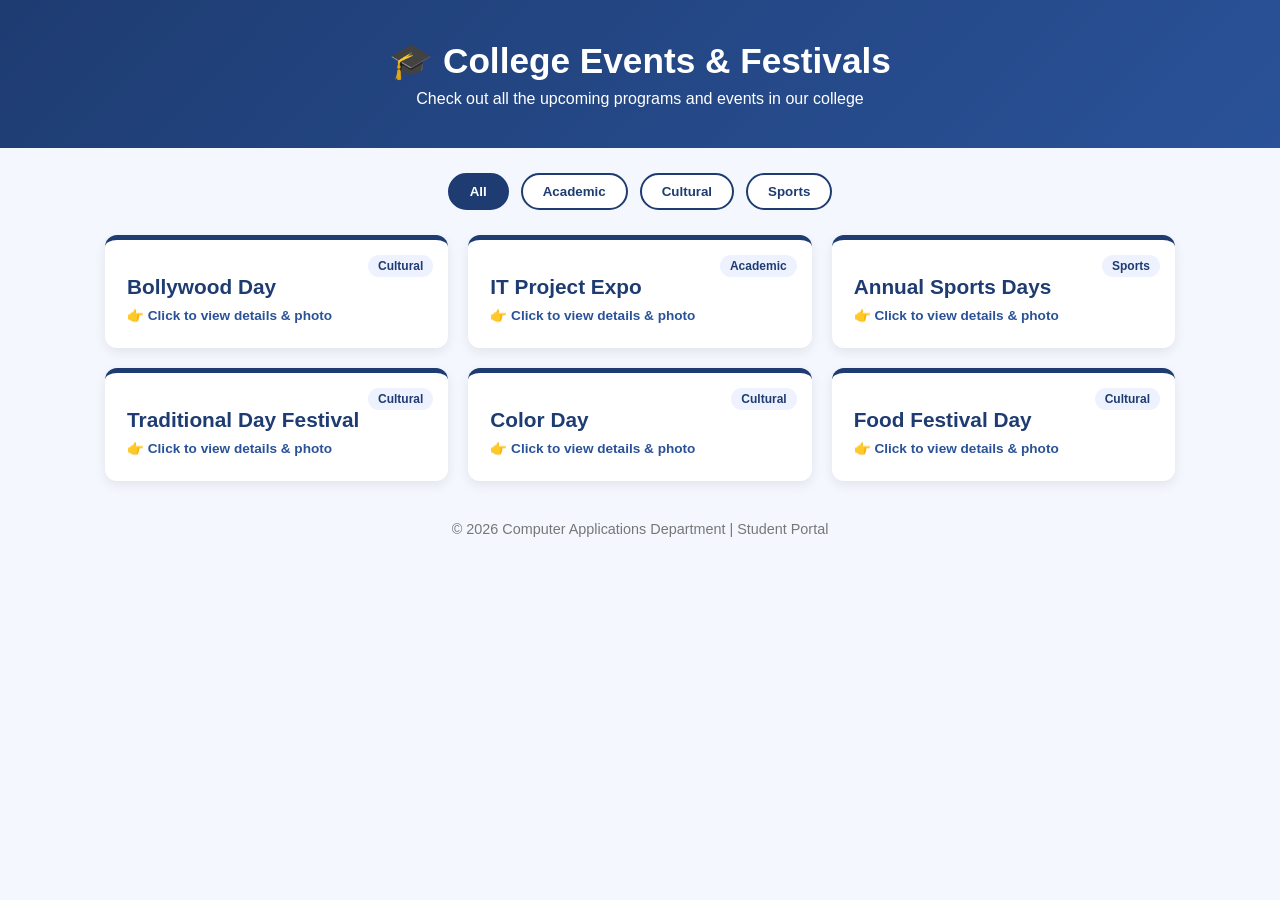
==== index.html @ 9f6abb20 "Replace image for Traditional Day Festival" ====
<!DOCTYPE html>
<html lang="en">
<head>
    <meta charset="UTF-8">
    <meta name="viewport" content="width=device-width, initial-scale=1.0">
    <title>College Events & Festivals</title>
    <link rel="stylesheet" href="style.css">
    <style>
        .multi-img-container {
            display: flex;
            gap: 10px;
            justify-content: center;
            align-items: center;
            flex-wrap: wrap;
            margin-bottom: 15px;
        }
        .multi-img-container img {
            width: 48%;
            max-width: 300px;
            height: auto;
            border-radius: 8px;
            object-fit: cover;
        }
        @media (max-width: 600px) {
            .multi-img-container img {
                width: 100%;
            }
        }
    </style>
</head>
<body>

    <!-- Header Section -->
    <header>
        <h1>🎓 College Events & Festivals</h1>
        <p>Check out all the upcoming programs and events in our college</p>
    </header>

    <!-- 📄 Page 1: Main Events List Page -->
    <div id="events-list-page">

        <!-- Filter Buttons -->
        <div class="filter-container">
            <button class="filter-btn active" onclick="filterEvents('all', event)">All</button>
            <button class="filter-btn" onclick="filterEvents('academic', event)">Academic</button>
            <button class="filter-btn" onclick="filterEvents('cultural', event)">Cultural</button>
            <button class="filter-btn" onclick="filterEvents('sports', event)">Sports</button>
        </div>

        <!-- Events Grid -->
        <main class="events-grid">
            
            <!-- 1. Bollywood Day -->
            <div class="card cultural" onclick="openDetailPage('bollywood')">
                <span class="badge">Cultural</span>
                <h3>Bollywood Day</h3>
                <p class="tap-hint">👉 Click to view details & photo</p>
            </div>

            <!-- 2. AI Project Expo -->
            <div class="card academic" onclick="openDetailPage('expo')">
                <span class="badge">Academic</span>
                <h3>IT Project Expo</h3>
                <p class="tap-hint">👉 Click to view details & photo</p>
            </div>

            <!-- 3. Annual Sports Days -->
            <div class="card sports" onclick="openDetailPage('sports')">
                <span class="badge">Sports</span>
                <h3>Annual Sports Days</h3>
                <p class="tap-hint">👉 Click to view details & photo</p>
            </div>

            <!-- 4. Traditional Day Festival -->
            <div class="card cultural" onclick="openDetailPage('traditional')">
                <span class="badge">Cultural</span>
                <h3>Traditional Day Festival</h3>
                <p class="tap-hint">👉 Click to view details & photo</p>
            </div>

            <!-- 5. Color Day -->
            <div class="card cultural" onclick="openDetailPage('colorday')">
                <span class="badge">Cultural</span>
                <h3>Color Day</h3>
                <p class="tap-hint">👉 Click to view details & photo</p>
            </div>

            <!-- 6. Food Festival -->
            <div class="card cultural" onclick="openDetailPage('foodfestival')">
                <span class="badge">Cultural</span>
                <h3>Food Festival Day</h3>
                <p class="tap-hint">👉 Click to view details & photo</p>
            </div>

        </main>
    </div>


    <!-- 📄 Page 2: Event Detail View -->
    <div id="event-detail-page" class="hidden-page">
        <div class="detail-container">
            <button class="back-btn" onclick="showListPage()">← Back to Events List</button>

            <!-- 1. Bollywood Day Detail -->
            <div id="detail-bollywood" class="detail-content">
                <h2>Bollywood Day</h2>
                <img src="IMG-20260907-WA0028.jpg" alt="Bollywood Day" class="detail-img">
                <div class="info-box">
                    <p><strong>Category:</strong> Cultural</p>
                    <p><strong>Date:</strong> Coming Soon</p>
                    <p class="desc">Students dressed up as iconic Bollywood characters from movies like 3 Idiots, classic retro films, and modern blockbusters. Everyone showcased unique costumes, participated in a Bollywood ramp walk, and recreated iconic dialogue deliveries and group dance performances.</p>
                </div>
            </div>

            <!-- 2. AI Project Expo Detail -->
            <div id="detail-expo" class="detail-content">
                <h2>IT Project Expo</h2>
                <img src="IMG-20260922-WA0189.jpg" alt="IT Project Expo" class="detail-img">>
                <div class="info-box">
                    <p><strong>Category:</strong> Academic</p>
                    <p><strong>Date:</strong> Coming Soon</p>
                    <p class="desc">Students showcased innovative IT and Computer Application projects, including interactive web developments (HTML/CSS/JS), robotics automation, smart hardware models, and software utility applications built during the semester.</p>
                </div>
            </div>

            <!-- 3. Sports Day Detail -->
            <div id="detail-sports" class="detail-content">
                <h2>Annual Sports Days</h2>
                <img src="IMG-20260907-WA0043.jpg" alt="Annual Sports Days" class="detail-img">
                <div class="info-box">
                    <p><strong>Category:</strong> Sports</p>
                    <p><strong>Date:</strong> Coming Soon</p>
                    <p class="desc">An action-packed sports festival featuring energetic inter-class competitions such as tug of war, 100m sprint races, badminton, chess, and traditional games like sui-dhaaga tournaments.</p>
                </div>
            </div>

            <!-- 4. Traditional Day Detail -->
            <div id="detail-traditional" class="detail-content">
                <h2>Traditional Day Festival</h2>
                <img src="IMG-20260213-WA0033.jpg" alt="Traditional Day Festival" class="detail-img">
                <div class="info-box">
                    <p><strong>Category:</strong> Cultural</p>
                    <p><strong>Date:</strong> Coming Soon</p>
                    <p class="desc">A celebration of cultural diversity where students wore vibrant ethnic attire, sarees, kurtas, and traditional regional outfits. The event featured folk dance performances, traditional music shows, and various cultural stalls.</p>
                </div>
            </div>

            <!-- 5. Color Day Detail -->
            <div id="detail-colorday" class="detail-content">
                <h2>Color Day</h2>
                <img src="IMG-20260213-WA0012.jpg" alt="Color Day" class="detail-img">
                <div class="info-box">
                    <p><strong>Category:</strong> Cultural</p>
                    <p><strong>Date:</strong> Coming Soon</p>
                    <p class="desc">Everyone attended the event wearing stylish black shirts and grey pants in party wear themes. All the students and faculty looked incredibly stylish and well-dressed, creating a classy theme and vibrant atmosphere across the campus.</p>
                </div>
            </div>

            <!-- 6. Food Festival Detail -->
            <div id="detail-foodfestival" class="detail-content">
                <h2>Food Festival Day</h2>
                <div class="multi-img-container">
                    <img src="IMG-20260211-WA0001.jpg" alt="Food Stall Photo 1">
                    <img src="IMG-20260210-WA0006.jpg" alt="Food Stall Photo 2">
                </div>
                <div class="info-box">
                    <p><strong>Category:</strong> Cultural</p>
                    <p><strong>Date:</strong> Coming Soon</p>
                    <p class="desc">Students set up various delicious food stalls including Pani Puri, Cold Coffee, snacks, and refreshing drinks. It was a hugely successful food fair where everyone enjoyed tasting different dishes and hanging out with friends.</p>
                </div>
            </div>

        </div>
    </div>

    <!-- Footer Section -->
    <footer>
        <p>&copy; 2026 Computer Applications Department | Student Portal</p>
    </footer>

    <script src="script.js"></script>
</body>
</html>
---- style.css ----
* {
    margin: 0;
    padding: 0;
    box-sizing: border-box;
    font-family: 'Segoe UI', Tahoma, Geneva, Verdana, sans-serif;
}

body {
    background-color: #f4f7fe;
    color: #333;
    padding-bottom: 40px;
}

/* Header Styling */
header {
    background: linear-gradient(135deg, #1e3c72, #2a5298);
    color: white;
    text-align: center;
    padding: 2.5rem 1rem;
}

header h1 {
    font-size: 2.2rem;
    margin-bottom: 8px;
}

/* Filter Controls */
.filter-container {
    display: flex;
    justify-content: center;
    gap: 12px;
    margin: 25px 10px;
    flex-wrap: wrap;
}

.filter-btn {
    padding: 9px 20px;
    border: 2px solid #1e3c72;
    background: white;
    color: #1e3c72;
    border-radius: 20px;
    font-weight: 600;
    cursor: pointer;
    transition: all 0.3s ease;
}

.filter-btn:hover, .filter-btn.active {
    background: #1e3c72;
    color: white;
}

/* Layout Grid */
.events-grid {
    display: grid;
    grid-template-columns: repeat(auto-fit, minmax(280px, 1fr));
    gap: 20px;
    max-width: 1100px;
    margin: 0 auto;
    padding: 0 15px;
}

/* Cards */
.card {
    background: white;
    border-radius: 12px;
    padding: 25px 22px;
    box-shadow: 0 4px 12px rgba(0,0,0,0.08);
    position: relative;
    border-top: 5px solid #1e3c72;
    transition: transform 0.2s ease-in-out;
    cursor: pointer;
}

.card:hover {
    transform: translateY(-5px);
}

.card h3 {
    color: #1e3c72;
    margin-top: 10px;
    font-size: 1.3rem;
}

.tap-hint {
    font-size: 0.85rem;
    color: #2a5298;
    margin-top: 8px;
    font-weight: 600;
}

.badge {
    position: absolute;
    top: 15px;
    right: 15px;
    background: #eef2ff;
    color: #1e3c72;
    padding: 4px 10px;
    font-size: 0.75rem;
    font-weight: 700;
    border-radius: 12px;
}

/* 📄 Navigation & Detail Page Styling */
.hidden-page {
    display: none;
}

.detail-container {
    max-width: 800px;
    margin: 30px auto;
    padding: 20px;
    background: white;
    border-radius: 12px;
    box-shadow: 0 4px 20px rgba(0,0,0,0.1);
}

.back-btn {
    background-color: #1e3c72;
    color: white;
    border: none;
    padding: 10px 18px;
    border-radius: 6px;
    cursor: pointer;
    font-weight: 600;
    margin-bottom: 20px;
    transition: background 0.2s ease;
}

.back-btn:hover {
    background-color: #2a5298;
}

.detail-content {
    display: none;
}

.detail-content.active {
    display: block;
}

.detail-content h2 {
    color: #1e3c72;
    margin-bottom: 15px;
    font-size: 1.8rem;
}

/* 📸 Image Styling */
.detail-img {
    width: 100%;
    max-height: 400px;
    object-fit: cover;
    border-radius: 8px;
    display: block;
    margin-bottom: 20px;
}

.info-box {
    line-height: 1.7;
    font-size: 1rem;
    color: #444;
}

.info-box p {
    margin-bottom: 8px;
}

.info-box .desc {
    margin-top: 15px;
    font-size: 1.05rem;
}

/* Footer */
footer {
    text-align: center;
    margin-top: 40px;
    color: #777;
    font-size: 0.9rem;
}
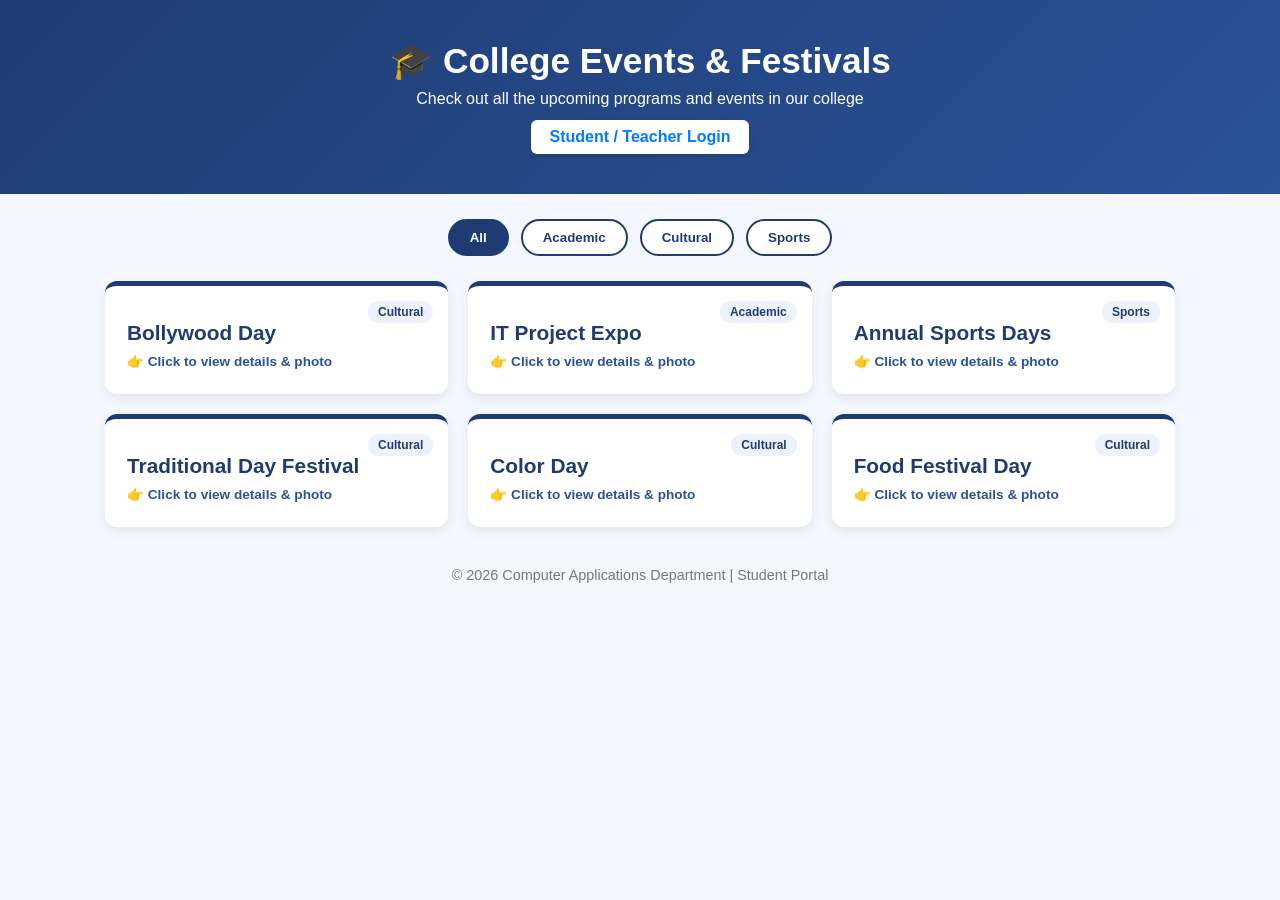
==== commit 0107148f: "Add login button to header section" ====
--- a/index.html
+++ b/index.html
@@ -34,6 +34,9 @@
     <header>
         <h1>🎓 College Events & Festivals</h1>
         <p>Check out all the upcoming programs and events in our college</p>
+
+        <!-- Login Button Added Here -->
+        <a href="login.html" style="display:inline-block; margin-top:12px; padding:8px 18px; background-color:#ffffff; color:#007bff; text-decoration:none; border-radius:6px; font-weight:bold; box-shadow: 0 2px 5px rgba(0,0,0,0.15);">Student / Teacher Login</a>
     </header>
 
     <!-- 📄 Page 1: Main Events List Page -->
@@ -115,7 +118,9 @@
             <!-- 2. AI Project Expo Detail -->
             <div id="detail-expo" class="detail-content">
                 <h2>IT Project Expo</h2>
-                <img src="IMG-20260922-WA0189.jpg" alt="IT Project Expo" class="detail-img">>
+                <img src="IMG-20260922-WA0189.jpg" class="detail-img" alt="IT Project Expo Photo 1">
+                <img src="Image-37927.jpg" class="detail-img" alt="IT Project Expo Photo 2">
+    
                 <div class="info-box">
                     <p><strong>Category:</strong> Academic</p>
                     <p><strong>Date:</strong> Coming Soon</p>
--- a/style.css
+++ b/style.css
@@ -143,15 +143,20 @@
     margin-bottom: 15px;
     font-size: 1.8rem;
 }
-
 /* 📸 Image Styling */
+.detail-img-container {
+    display: grid;
+    grid-template-columns: repeat(auto-fit, minmax(200px, 1fr));
+    gap: 15px;
+    margin-bottom: 20px;
+}
+
 .detail-img {
     width: 100%;
-    max-height: 400px;
+    height: 180px;
     object-fit: cover;
     border-radius: 8px;
     display: block;
-    margin-bottom: 20px;
 }
 
 .info-box {
@@ -176,3 +181,83 @@
     color: #777;
     font-size: 0.9rem;
 }
+
+/* Login Page Design */
+.login-body {
+    background-color: #f4f7fe;
+    display: flex;
+    justify-content: center;
+    align-items: center;
+    min-height: 100vh;
+    margin: 0;
+    font-family: Arial, sans-serif;
+}
+
+.login-container {
+    background: #ffffff;
+    padding: 30px;
+    border-radius: 12px;
+    box-shadow: 0 4px 15px rgba(0, 0, 0, 0.1);
+    width: 100%;
+    max-width: 380px;
+    text-align: center;
+}
+
+.login-container h2 {
+    margin-bottom: 8px;
+    color: #333;
+}
+
+.login-container p {
+    color: #666;
+    font-size: 14px;
+    margin-bottom: 20px;
+}
+
+.input-group {
+    text-align: left;
+    margin-bottom: 15px;
+}
+
+.input-group label {
+    display: block;
+    font-size: 14px;
+    margin-bottom: 5px;
+    color: #444;
+}
+
+.input-group input {
+    width: 100%;
+    padding: 10px;
+    border: 1px solid #ccc;
+    border-radius: 6px;
+    font-size: 14px;
+    box-sizing: border-box;
+}
+
+.login-btn {
+    width: 100%;
+    padding: 12px;
+    background-color: #007bff;
+    color: white;
+    border: none;
+    border-radius: 6px;
+    font-size: 16px;
+    cursor: pointer;
+    font-weight: bold;
+    margin-top: 10px;
+}
+
+.login-btn:hover {
+    background-color: #0056b3;
+}
+
+.back-link {
+    margin-top: 15px;
+}
+
+.back-link a {
+    color: #007bff;
+    text-decoration: none;
+    font-size: 14px;
+}
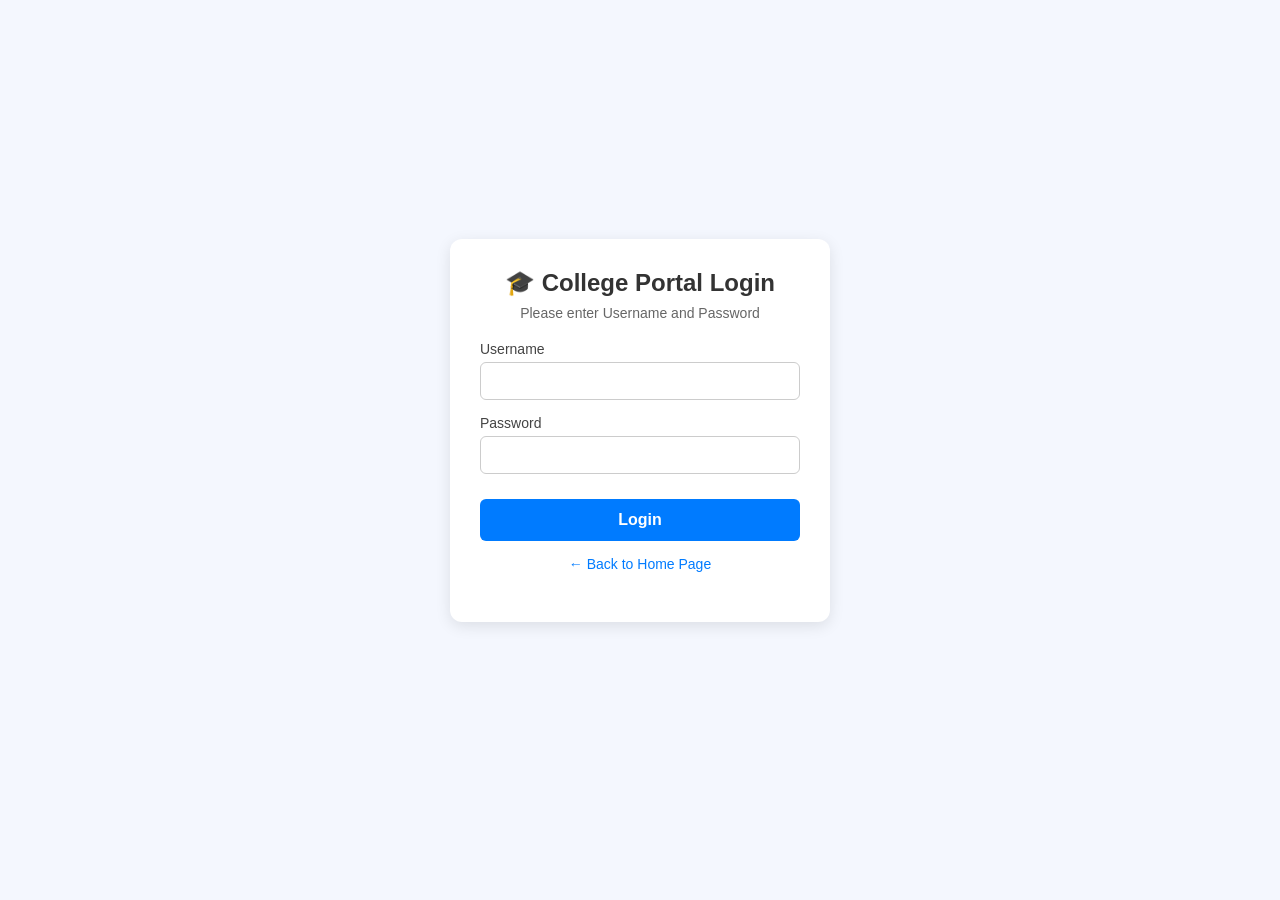
==== commit 2b3b62a7: "Update and rename login.html to index.html" ====
--- a/index.html
+++ b/index.html
@@ -3,185 +3,31 @@
 <head>
     <meta charset="UTF-8">
     <meta name="viewport" content="width=device-width, initial-scale=1.0">
-    <title>College Events & Festivals</title>
+    <title>College Portal Login</title>
     <link rel="stylesheet" href="style.css">
-    <style>
-        .multi-img-container {
-            display: flex;
-            gap: 10px;
-            justify-content: center;
-            align-items: center;
-            flex-wrap: wrap;
-            margin-bottom: 15px;
-        }
-        .multi-img-container img {
-            width: 48%;
-            max-width: 300px;
-            height: auto;
-            border-radius: 8px;
-            object-fit: cover;
-        }
-        @media (max-width: 600px) {
-            .multi-img-container img {
-                width: 100%;
-            }
-        }
-    </style>
 </head>
-<body>
+<body class="login-body">
 
-    <!-- Header Section -->
-    <header>
-        <h1>🎓 College Events & Festivals</h1>
-        <p>Check out all the upcoming programs and events in our college</p>
+    <div class="login-container">
+        <h2>🎓 College Portal Login</h2>
+        <p>Please enter Username and Password</p>
 
-        <!-- Login Button Added Here -->
-        <a href="login.html" style="display:inline-block; margin-top:12px; padding:8px 18px; background-color:#ffffff; color:#007bff; text-decoration:none; border-radius:6px; font-weight:bold; box-shadow: 0 2px 5px rgba(0,0,0,0.15);">Student / Teacher Login</a>
-    </header>
-
-    <!-- 📄 Page 1: Main Events List Page -->
-    <div id="events-list-page">
-
-        <!-- Filter Buttons -->
-        <div class="filter-container">
-            <button class="filter-btn active" onclick="filterEvents('all', event)">All</button>
-            <button class="filter-btn" onclick="filterEvents('academic', event)">Academic</button>
-            <button class="filter-btn" onclick="filterEvents('cultural', event)">Cultural</button>
-            <button class="filter-btn" onclick="filterEvents('sports', event)">Sports</button>
-        </div>
-
-        <!-- Events Grid -->
-        <main class="events-grid">
-            
-            <!-- 1. Bollywood Day -->
-            <div class="card cultural" onclick="openDetailPage('bollywood')">
-                <span class="badge">Cultural</span>
-                <h3>Bollywood Day</h3>
-                <p class="tap-hint">👉 Click to view details & photo</p>
+        <form id="login-form" onsubmit="handleLogin(event)">
+            <div class="input-group">
+                <label for="username">Username</label>
+                <input type="text" id="username" required autocomplete="off">
             </div>
 
-            <!-- 2. AI Project Expo -->
-            <div class="card academic" onclick="openDetailPage('expo')">
-                <span class="badge">Academic</span>
-                <h3>IT Project Expo</h3>
-                <p class="tap-hint">👉 Click to view details & photo</p>
+            <div class="input-group">
+                <label for="password">Password</label>
+                <input type="password" id="password" required>
             </div>
 
-            <!-- 3. Annual Sports Days -->
-            <div class="card sports" onclick="openDetailPage('sports')">
-                <span class="badge">Sports</span>
-                <h3>Annual Sports Days</h3>
-                <p class="tap-hint">👉 Click to view details & photo</p>
-            </div>
+            <button type="submit" class="login-btn">Login</button>
+        </form>
 
-            <!-- 4. Traditional Day Festival -->
-            <div class="card cultural" onclick="openDetailPage('traditional')">
-                <span class="badge">Cultural</span>
-                <h3>Traditional Day Festival</h3>
-                <p class="tap-hint">👉 Click to view details & photo</p>
-            </div>
-
-            <!-- 5. Color Day -->
-            <div class="card cultural" onclick="openDetailPage('colorday')">
-                <span class="badge">Cultural</span>
-                <h3>Color Day</h3>
-                <p class="tap-hint">👉 Click to view details & photo</p>
-            </div>
-
-            <!-- 6. Food Festival -->
-            <div class="card cultural" onclick="openDetailPage('foodfestival')">
-                <span class="badge">Cultural</span>
-                <h3>Food Festival Day</h3>
-                <p class="tap-hint">👉 Click to view details & photo</p>
-            </div>
-
-        </main>
+        <p class="back-link"><a href="events.html">← Back to Home Page</a></p>
     </div>
-
-
-    <!-- 📄 Page 2: Event Detail View -->
-    <div id="event-detail-page" class="hidden-page">
-        <div class="detail-container">
-            <button class="back-btn" onclick="showListPage()">← Back to Events List</button>
-
-            <!-- 1. Bollywood Day Detail -->
-            <div id="detail-bollywood" class="detail-content">
-                <h2>Bollywood Day</h2>
-                <img src="IMG-20260907-WA0028.jpg" alt="Bollywood Day" class="detail-img">
-                <div class="info-box">
-                    <p><strong>Category:</strong> Cultural</p>
-                    <p><strong>Date:</strong> Coming Soon</p>
-                    <p class="desc">Students dressed up as iconic Bollywood characters from movies like 3 Idiots, classic retro films, and modern blockbusters. Everyone showcased unique costumes, participated in a Bollywood ramp walk, and recreated iconic dialogue deliveries and group dance performances.</p>
-                </div>
-            </div>
-
-            <!-- 2. AI Project Expo Detail -->
-            <div id="detail-expo" class="detail-content">
-                <h2>IT Project Expo</h2>
-                <img src="IMG-20260922-WA0189.jpg" class="detail-img" alt="IT Project Expo Photo 1">
-                <img src="Image-37927.jpg" class="detail-img" alt="IT Project Expo Photo 2">
-    
-                <div class="info-box">
-                    <p><strong>Category:</strong> Academic</p>
-                    <p><strong>Date:</strong> Coming Soon</p>
-                    <p class="desc">Students showcased innovative IT and Computer Application projects, including interactive web developments (HTML/CSS/JS), robotics automation, smart hardware models, and software utility applications built during the semester.</p>
-                </div>
-            </div>
-
-            <!-- 3. Sports Day Detail -->
-            <div id="detail-sports" class="detail-content">
-                <h2>Annual Sports Days</h2>
-                <img src="IMG-20260907-WA0043.jpg" alt="Annual Sports Days" class="detail-img">
-                <div class="info-box">
-                    <p><strong>Category:</strong> Sports</p>
-                    <p><strong>Date:</strong> Coming Soon</p>
-                    <p class="desc">An action-packed sports festival featuring energetic inter-class competitions such as tug of war, 100m sprint races, badminton, chess, and traditional games like sui-dhaaga tournaments.</p>
-                </div>
-            </div>
-
-            <!-- 4. Traditional Day Detail -->
-            <div id="detail-traditional" class="detail-content">
-                <h2>Traditional Day Festival</h2>
-                <img src="IMG-20260213-WA0033.jpg" alt="Traditional Day Festival" class="detail-img">
-                <div class="info-box">
-                    <p><strong>Category:</strong> Cultural</p>
-                    <p><strong>Date:</strong> Coming Soon</p>
-                    <p class="desc">A celebration of cultural diversity where students wore vibrant ethnic attire, sarees, kurtas, and traditional regional outfits. The event featured folk dance performances, traditional music shows, and various cultural stalls.</p>
-                </div>
-            </div>
-
-            <!-- 5. Color Day Detail -->
-            <div id="detail-colorday" class="detail-content">
-                <h2>Color Day</h2>
-                <img src="IMG-20260213-WA0012.jpg" alt="Color Day" class="detail-img">
-                <div class="info-box">
-                    <p><strong>Category:</strong> Cultural</p>
-                    <p><strong>Date:</strong> Coming Soon</p>
-                    <p class="desc">Everyone attended the event wearing stylish black shirts and grey pants in party wear themes. All the students and faculty looked incredibly stylish and well-dressed, creating a classy theme and vibrant atmosphere across the campus.</p>
-                </div>
-            </div>
-
-            <!-- 6. Food Festival Detail -->
-            <div id="detail-foodfestival" class="detail-content">
-                <h2>Food Festival Day</h2>
-                <div class="multi-img-container">
-                    <img src="IMG-20260211-WA0001.jpg" alt="Food Stall Photo 1">
-                    <img src="IMG-20260210-WA0006.jpg" alt="Food Stall Photo 2">
-                </div>
-                <div class="info-box">
-                    <p><strong>Category:</strong> Cultural</p>
-                    <p><strong>Date:</strong> Coming Soon</p>
-                    <p class="desc">Students set up various delicious food stalls including Pani Puri, Cold Coffee, snacks, and refreshing drinks. It was a hugely successful food fair where everyone enjoyed tasting different dishes and hanging out with friends.</p>
-                </div>
-            </div>
-
-        </div>
-    </div>
-
-    <!-- Footer Section -->
-    <footer>
-        <p>&copy; 2026 Computer Applications Department | Student Portal</p>
-    </footer>
 
     <script src="script.js"></script>
 </body>
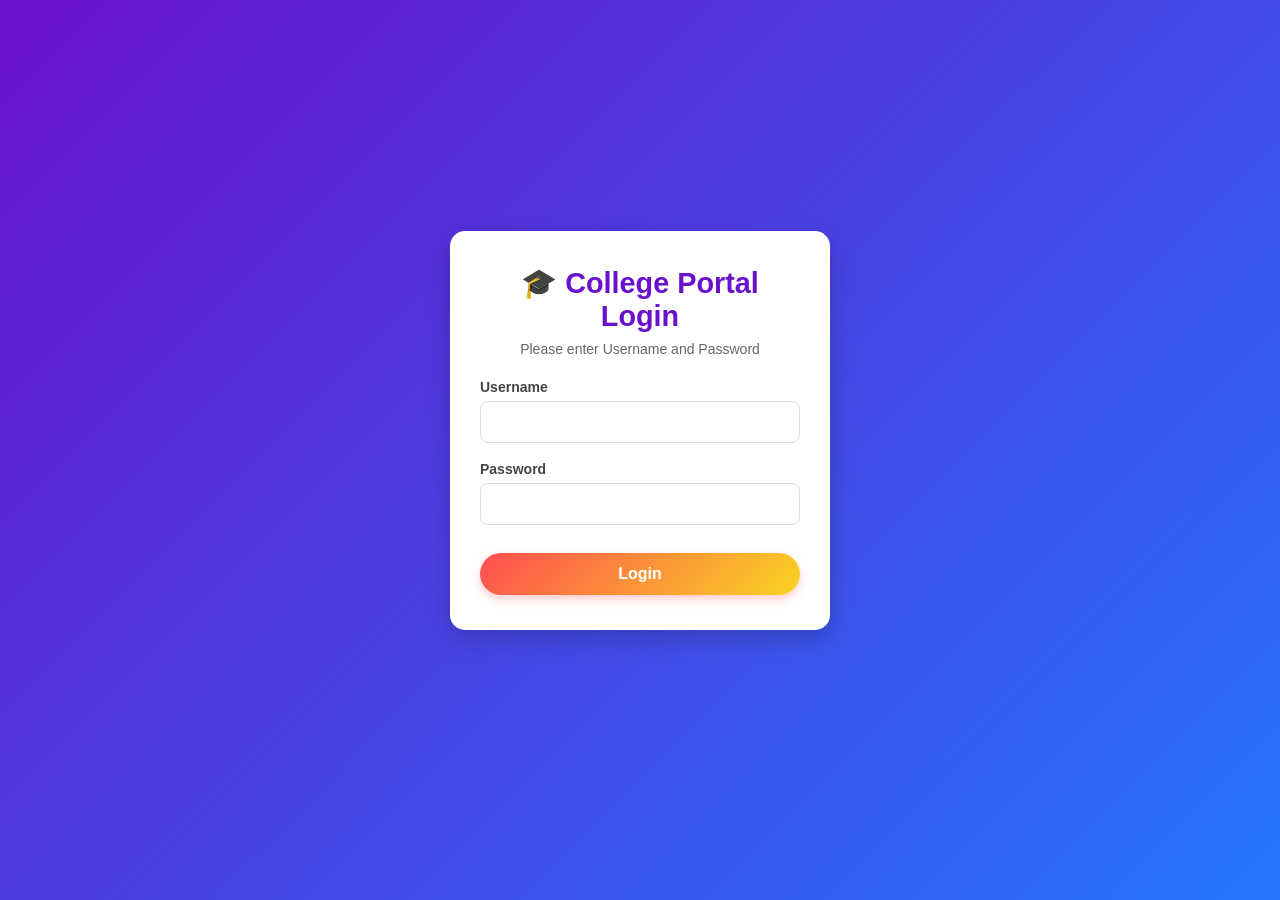
==== commit c7819e0b: "Remove back link from login form Removed back link to the home page from the login form." ====
--- a/index.html
+++ b/index.html
@@ -26,7 +26,6 @@
             <button type="submit" class="login-btn">Login</button>
         </form>
 
-        <p class="back-link"><a href="events.html">← Back to Home Page</a></p>
     </div>
 
     <script src="script.js"></script>
--- a/style.css
+++ b/style.css
@@ -1,30 +1,39 @@
+/* =========================================================
+   College Days & Festival Event Website - CSS
+   Theme: Vibrant Festival & College Fest Vibes
+   ========================================================= */
+
+/* 1. Global Reset & Basic Setup */
 * {
     margin: 0;
     padding: 0;
     box-sizing: border-box;
-    font-family: 'Segoe UI', Tahoma, Geneva, Verdana, sans-serif;
+    font-family: 'Poppins', 'Segoe UI', Arial, sans-serif;
 }
 
 body {
-    background-color: #f4f7fe;
+    background-color: #f9f6ff; /* हल्का पर्पल-व्हाइट शेड */
     color: #333;
     padding-bottom: 40px;
 }
 
-/* Header Styling */
+/* 2. Header - Festive Gradient Banner */
 header {
-    background: linear-gradient(135deg, #1e3c72, #2a5298);
+    background: linear-gradient(135deg, #ff4e50, #f9d423); /* ब्राइट फेस्टिवल रेड-ऑरेंज और येलो */
     color: white;
     text-align: center;
     padding: 2.5rem 1rem;
+    box-shadow: 0 4px 10px rgba(0, 0, 0, 0.15);
 }
 
 header h1 {
-    font-size: 2.2rem;
+    font-size: 2.3rem;
     margin-bottom: 8px;
-}
-
-/* Filter Controls */
+    text-shadow: 1px 2px 4px rgba(0, 0, 0, 0.2);
+    letter-spacing: 1px;
+}
+
+/* 3. Filter Buttons - Event Categories */
 .filter-container {
     display: flex;
     justify-content: center;
@@ -34,73 +43,80 @@
 }
 
 .filter-btn {
-    padding: 9px 20px;
-    border: 2px solid #1e3c72;
+    padding: 10px 22px;
+    border: 2px solid #6a11cb;
     background: white;
-    color: #1e3c72;
-    border-radius: 20px;
-    font-weight: 600;
+    color: #6a11cb;
+    border-radius: 25px;
+    font-weight: 600;
+    font-size: 0.95rem;
     cursor: pointer;
     transition: all 0.3s ease;
 }
 
-.filter-btn:hover, .filter-btn.active {
-    background: #1e3c72;
+.filter-btn:hover, 
+.filter-btn.active {
+    background: linear-gradient(135deg, #6a11cb, #2575fc); /* वाइब्रेंट पर्पल-ब्लू */
     color: white;
-}
-
-/* Layout Grid */
+    border-color: transparent;
+    box-shadow: 0 4px 10px rgba(106, 17, 203, 0.3);
+}
+
+/* 4. Event Cards Layout Grid */
 .events-grid {
     display: grid;
     grid-template-columns: repeat(auto-fit, minmax(280px, 1fr));
-    gap: 20px;
+    gap: 22px;
     max-width: 1100px;
     margin: 0 auto;
     padding: 0 15px;
 }
 
-/* Cards */
+/* 5. Event Cards Styling */
 .card {
     background: white;
-    border-radius: 12px;
-    padding: 25px 22px;
-    box-shadow: 0 4px 12px rgba(0,0,0,0.08);
+    border-radius: 15px;
+    padding: 25px 20px;
+    box-shadow: 0 5px 15px rgba(0, 0, 0, 0.08);
     position: relative;
-    border-top: 5px solid #1e3c72;
-    transition: transform 0.2s ease-in-out;
+    border-top: 6px solid #ff4e50; /* फेस्टिवल रेडaccent Border */
+    transition: transform 0.3s ease, box-shadow 0.3s ease;
     cursor: pointer;
 }
 
 .card:hover {
-    transform: translateY(-5px);
+    transform: translateY(-6px);
+    box-shadow: 0 10px 20px rgba(255, 78, 80, 0.2);
 }
 
 .card h3 {
-    color: #1e3c72;
-    margin-top: 10px;
-    font-size: 1.3rem;
+    color: #6a11cb;
+    margin-top: 12px;
+    font-size: 1.35rem;
 }
 
 .tap-hint {
     font-size: 0.85rem;
-    color: #2a5298;
-    margin-top: 8px;
-    font-weight: 600;
-}
-
+    color: #ff4e50;
+    margin-top: 10px;
+    font-weight: 600;
+}
+
+/* Badge (Category Tag) */
 .badge {
     position: absolute;
     top: 15px;
     right: 15px;
-    background: #eef2ff;
-    color: #1e3c72;
-    padding: 4px 10px;
+    background: #fff0f3;
+    color: #ff4e50;
+    padding: 5px 12px;
     font-size: 0.75rem;
     font-weight: 700;
-    border-radius: 12px;
-}
-
-/* 📄 Navigation & Detail Page Styling */
+    border-radius: 15px;
+    border: 1px solid #ffccd5;
+}
+
+/* 6. Detail Page & Navigation */
 .hidden-page {
     display: none;
 }
@@ -108,26 +124,28 @@
 .detail-container {
     max-width: 800px;
     margin: 30px auto;
-    padding: 20px;
+    padding: 25px;
     background: white;
-    border-radius: 12px;
-    box-shadow: 0 4px 20px rgba(0,0,0,0.1);
+    border-radius: 15px;
+    box-shadow: 0 5px 20px rgba(0, 0, 0, 0.1);
+    border-top: 6px solid #6a11cb;
 }
 
 .back-btn {
-    background-color: #1e3c72;
+    background: linear-gradient(135deg, #ff4e50, #f9d423);
     color: white;
     border: none;
-    padding: 10px 18px;
-    border-radius: 6px;
+    padding: 10px 20px;
+    border-radius: 20px;
     cursor: pointer;
     font-weight: 600;
     margin-bottom: 20px;
-    transition: background 0.2s ease;
+    transition: opacity 0.2s ease;
+    box-shadow: 0 3px 8px rgba(255, 78, 80, 0.3);
 }
 
 .back-btn:hover {
-    background-color: #2a5298;
+    opacity: 0.9;
 }
 
 .detail-content {
@@ -139,11 +157,12 @@
 }
 
 .detail-content h2 {
-    color: #1e3c72;
+    color: #6a11cb;
     margin-bottom: 15px;
     font-size: 1.8rem;
 }
-/* 📸 Image Styling */
+
+/* 7. Image Gallery Layout */
 .detail-img-container {
     display: grid;
     grid-template-columns: repeat(auto-fit, minmax(200px, 1fr));
@@ -155,10 +174,12 @@
     width: 100%;
     height: 180px;
     object-fit: cover;
-    border-radius: 8px;
+    border-radius: 10px;
     display: block;
-}
-
+    box-shadow: 0 3px 8px rgba(0, 0, 0, 0.12);
+}
+
+/* Info Box Details */
 .info-box {
     line-height: 1.7;
     font-size: 1rem;
@@ -172,32 +193,36 @@
 .info-box .desc {
     margin-top: 15px;
     font-size: 1.05rem;
-}
-
-/* Footer */
+    background: #fdf0f2;
+    padding: 15px;
+    border-left: 4px solid #ff4e50;
+    border-radius: 6px;
+}
+
+/* 8. Footer Section */
 footer {
     text-align: center;
     margin-top: 40px;
-    color: #777;
+    color: #666;
     font-size: 0.9rem;
-}
-
-/* Login Page Design */
+    padding: 10px;
+}
+
+/* 9. Login Page Section */
 .login-body {
-    background-color: #f4f7fe;
+    background: linear-gradient(135deg, #6a11cb, #2575fc); /* फेस्टिवल नाइट लुक */
     display: flex;
     justify-content: center;
     align-items: center;
     min-height: 100vh;
     margin: 0;
-    font-family: Arial, sans-serif;
 }
 
 .login-container {
     background: #ffffff;
-    padding: 30px;
-    border-radius: 12px;
-    box-shadow: 0 4px 15px rgba(0, 0, 0, 0.1);
+    padding: 35px 30px;
+    border-radius: 15px;
+    box-shadow: 0 8px 25px rgba(0, 0, 0, 0.2);
     width: 100%;
     max-width: 380px;
     text-align: center;
@@ -205,59 +230,73 @@
 
 .login-container h2 {
     margin-bottom: 8px;
-    color: #333;
+    color: #6a11cb;
+    font-size: 1.8rem;
 }
 
 .login-container p {
     color: #666;
     font-size: 14px;
-    margin-bottom: 20px;
+    margin-bottom: 22px;
 }
 
 .input-group {
     text-align: left;
-    margin-bottom: 15px;
+    margin-bottom: 18px;
 }
 
 .input-group label {
     display: block;
     font-size: 14px;
-    margin-bottom: 5px;
+    margin-bottom: 6px;
     color: #444;
+    font-weight: 600;
 }
 
 .input-group input {
     width: 100%;
-    padding: 10px;
-    border: 1px solid #ccc;
-    border-radius: 6px;
+    padding: 12px;
+    border: 1px solid #ddd;
+    border-radius: 8px;
     font-size: 14px;
-    box-sizing: border-box;
+    outline: none;
+    transition: border 0.3s ease;
+}
+
+.input-group input:focus {
+    border-color: #ff4e50;
 }
 
 .login-btn {
     width: 100%;
     padding: 12px;
-    background-color: #007bff;
+    background: linear-gradient(135deg, #ff4e50, #f9d423);
     color: white;
     border: none;
-    border-radius: 6px;
+    border-radius: 25px;
     font-size: 16px;
     cursor: pointer;
     font-weight: bold;
     margin-top: 10px;
+    box-shadow: 0 4px 10px rgba(255, 78, 80, 0.3);
+    transition: transform 0.2s ease;
 }
 
 .login-btn:hover {
-    background-color: #0056b3;
+    transform: scale(1.02);
 }
 
 .back-link {
-    margin-top: 15px;
+    margin-top: 18px;
 }
 
 .back-link a {
-    color: #007bff;
+    color: #6a11cb;
     text-decoration: none;
     font-size: 14px;
-}
+    font-weight: 600;
+}
+
+.back-link a:hover {
+    text-decoration: underline;
+}
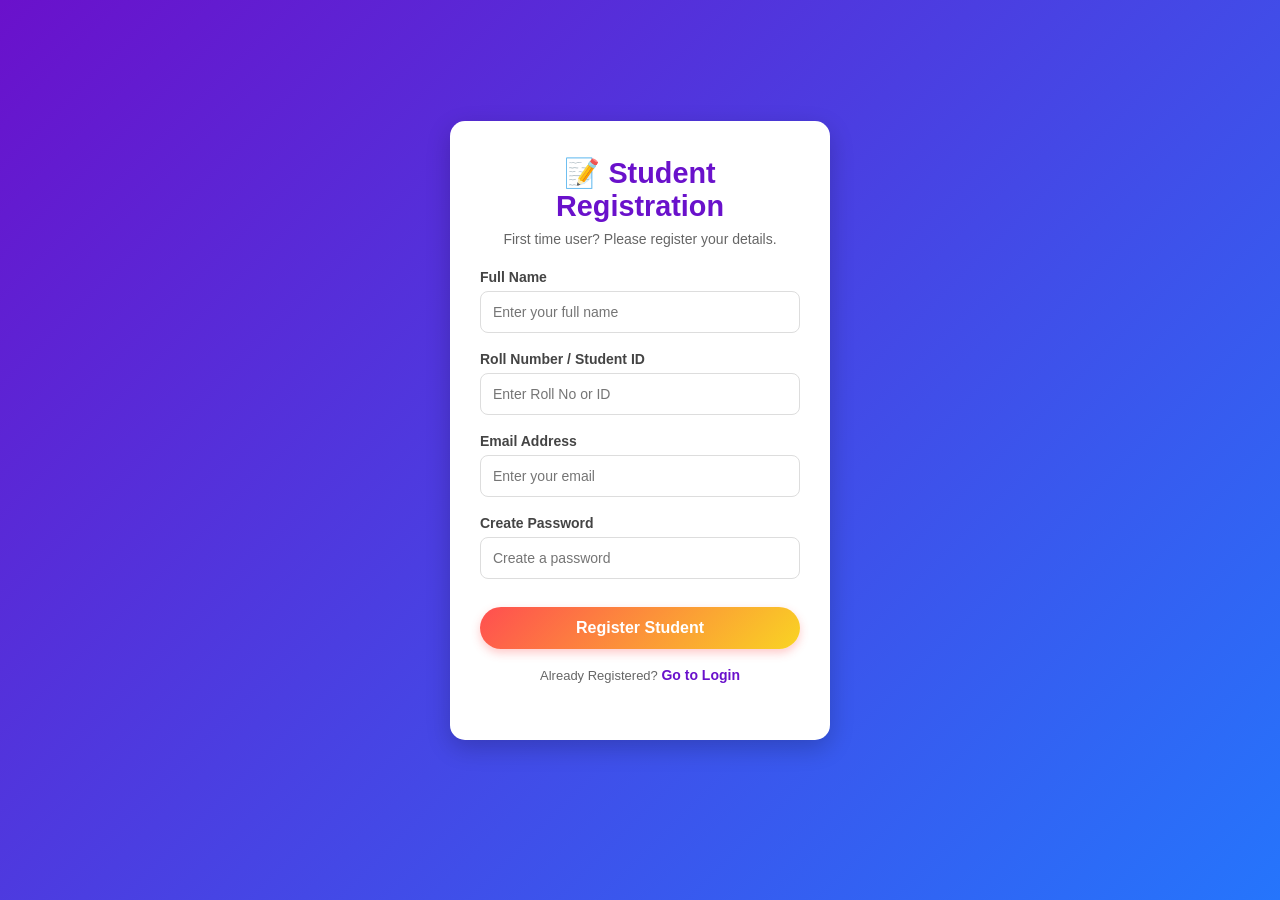
==== commit d2b267e5: "Update login form and add registration links" ====
--- a/index.html
+++ b/index.html
@@ -5,26 +5,55 @@
     <meta name="viewport" content="width=device-width, initial-scale=1.0">
     <title>College Portal Login</title>
     <link rel="stylesheet" href="style.css">
+    <style>
+        .login-links {
+            margin-top: 20px;
+            display: flex;
+            justify-content: space-between;
+            align-items: center;
+            font-size: 0.9rem;
+        }
+        .login-links a {
+            color: #1e3c72;
+            text-decoration: none;
+            font-weight: bold;
+        }
+        .login-links a:hover {
+            text-decoration: underline;
+        }
+        .admin-link-btn {
+            background-color: #f0f4f8;
+            padding: 6px 12px;
+            border-radius: 5px;
+            border: 1px solid #1e3c72;
+        }
+    </style>
 </head>
 <body class="login-body">
 
     <div class="login-container">
         <h2>🎓 College Portal Login</h2>
-        <p>Please enter Username and Password</p>
+        <p>Please enter Email / Roll No and Password</p>
 
         <form id="login-form" onsubmit="handleLogin(event)">
             <div class="input-group">
-                <label for="username">Username</label>
-                <input type="text" id="username" required autocomplete="off">
+                <label for="username">Email / Roll No</label>
+                <input type="text" id="username" placeholder="Enter Email or Roll No" required autocomplete="off">
             </div>
 
             <div class="input-group">
                 <label for="password">Password</label>
-                <input type="password" id="password" required>
+                <input type="password" id="password" placeholder="Enter Password" required>
             </div>
 
             <button type="submit" class="login-btn">Login</button>
         </form>
+
+        <!-- New Registration & Admin Links -->
+        <div class="login-links">
+            <a href="register.html">📝 New Registration</a>
+            <a href="admin-login.html" class="admin-link-btn">⚙️ Admin Login</a>
+        </div>
 
     </div>
 
